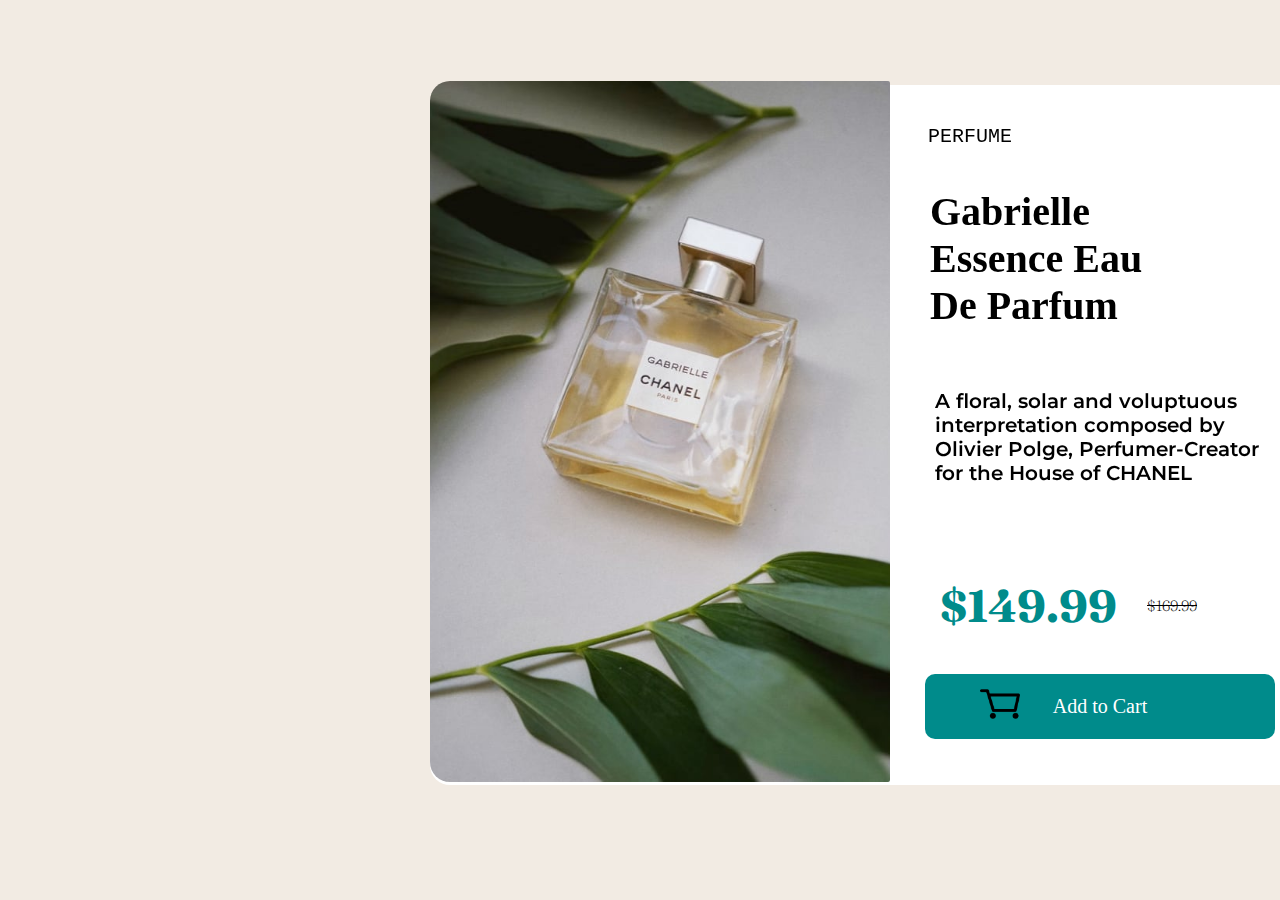
==== index.html @ 7aa65377 "rootfiles added" ====
<!DOCTYPE html>
<html lang="en">

<head>
    <meta charset="UTF-8">
    <meta name="viewport" content="width=device-width, initial-scale=1.0">
    <title>Perfume</title>
    <link rel="stylesheet" href="style.css">
</head>

<body>
    <main>
        <p class="product">perfume</p>
        <h1 class="title"><strong>Gabrielle <br> Essence Eau <br> De Parfum</strong></h1>

        <p class="description">A floral, solar and voluptuous <br> interpretation composed by <br> Olivier Polge,
            Perfumer-Creator <br> for the House of CHANEL</p>

        <div class="prices-box">
            <h1 class="main-price">$149.99 </h1>
            <p class="subprice">$169.99</p>
        </div>

        <br><br><br>
        <div class="botao">

        </div>

        <button>Add to Cart</button>

        <div class="cart1">
            <img class="buying-cart" src="/images/40368.png">
        </div>

        <img class="imagem" src="/images/image-product-desktop.jpg">

    </main>
</body>

</html>
---- style.css ----
@import url('https://fonts.googleapis.com/css2?family=Montserrat:wght@100&display=swap');
@import url('https://fonts.googleapis.com/css2?family=Fraunces:ital,opsz,wght@0,9..144,100;0,9..144,200;0,9..144,300;0,9..144,400;0,9..144,500;0,9..144,600;0,9..144,700;0,9..144,800;0,9..144,900;1,9..144,100;1,9..144,200;1,9..144,300;1,9..144,400;1,9..144,500;1,9..144,600;1,9..144,700;1,9..144,800;1,9..144,900&family=Montserrat:wght@100&display=swap');

body {
    background-color: hsl(30, 38%, 92%);
}

.imagem {
    width: 460px;
    height: 701px;
    position: relative;
    bottom: 687px;
    object-fit: cover;
    border-radius: 20px 2px 2px 20px;
}

main {
    border-radius: 20px;
    width: 900px;
    height: 700px;
    position: fixed;
    top: 85px;
    left: 430px;
    background-color: white;
}

.product {
    text-align: right;
    position: relative;
    right: 298px;
    font-family: 'Courier New', Courier, monospace;
    text-transform: uppercase;
    font-size: 20px;
    padding: 20px;

}

.title {
    text-align: left;
    font-size: 40px;
    position: relative;
    left: 480px;
    align-items: baseline;
    margin: 20px;


}

.description {
    text-align: left;
    position: relative;
    left: 445px;
    font-size: 20px;
    font-family: 'Montserrat', sans-serif;
    margin: 60px;
    font-weight: 600;
}

.prices-box {
    text-align: left;
    position: relative;
    left: 490px;
    top: 30px;
    width: 300px;
    height: 60px;
    display: inline-block;
    display: flex;
    align-items: center;

}

.main-price {
    color: darkcyan;
    font-size: 45px;
    position: relative;
    left: 20px;
    font-family: 'Fraunces', serif;

}

.subprice {
    text-decoration: line-through;
    position: relative;
    left: 50px;
    font-size: 15px;
    font-family: 'Fraunces', serif;
    font-weight: 200;
}

.container {
    text-align: center;
    font-size: 25px;
    position: relative;
    left: 500px;
    border: solid;
    border-radius: 20px;
    width: 330px;
    height: 65px;
    background-color: hsl(158, 36%, 37%);
    color: white;
    font-family: 'Montserrat', sans-serif;
}

.cart {
    position: relative;
    left: 605px;
    bottom: 75px;
    color: white;
    font-size: 25px;
    font-family: 'Montserrat', sans-serif;
    font-weight: 900;

}

button {
    display: block;
    margin-right: auto;
    margin-left: auto;
    width: 350px;
    height: 65px;
    border: none;
    border-radius: 10px;
    background-color: darkcyan;
    font-family: inherit;
    color: #fff;
    font-size: 20px;
    cursor: pointer;
    box-shadow: 4px 4px 0px #0000;
    transition: transform 200ms ease-in-out;
    position: relative;
    left: 220px;
    top: 15px;
}

button:hover {
    transform: scale(1.05);
}

.buying-cart {
    position: relative;
    bottom: 40px;
    left: 550px;
    width: 40px;
    height: 40px;
    filter: url('svg#whitescale')';

}
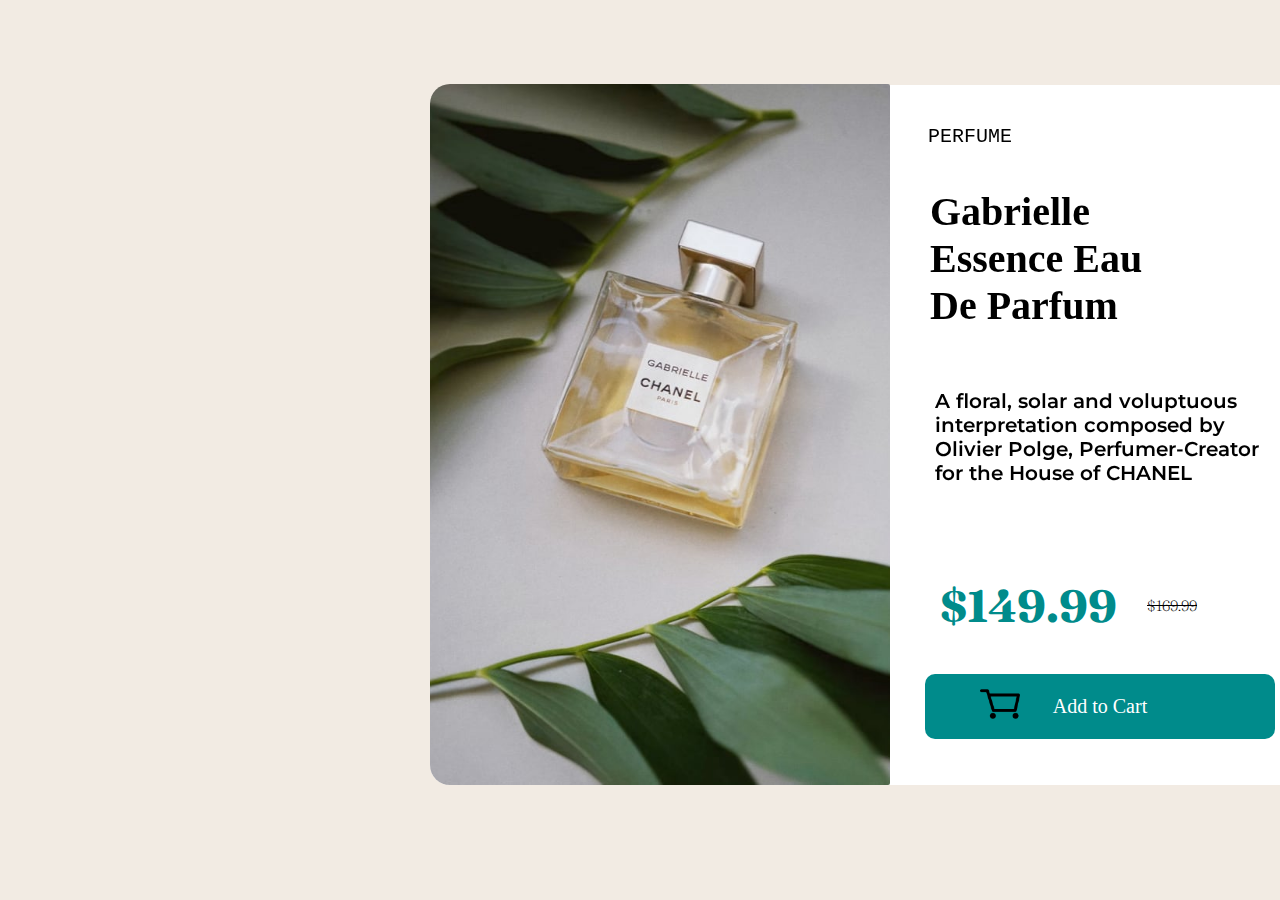
==== commit 304c68f4: "files puted in the right folder" ====
--- a/index.html
+++ b/index.html
@@ -29,10 +29,10 @@
         <button>Add to Cart</button>
 
         <div class="cart1">
-            <img class="buying-cart" src="/images/40368.png">
+            <img class="buying-cart" src="/40368.png">
         </div>
 
-        <img class="imagem" src="/images/image-product-desktop.jpg">
+        <img class="imagem" src="image-product-desktop.jpg">
 
     </main>
 </body>
--- a/style.css
+++ b/style.css
@@ -9,7 +9,7 @@
     width: 460px;
     height: 701px;
     position: relative;
-    bottom: 687px;
+    bottom: 684px;
     object-fit: cover;
     border-radius: 20px 2px 2px 20px;
 }
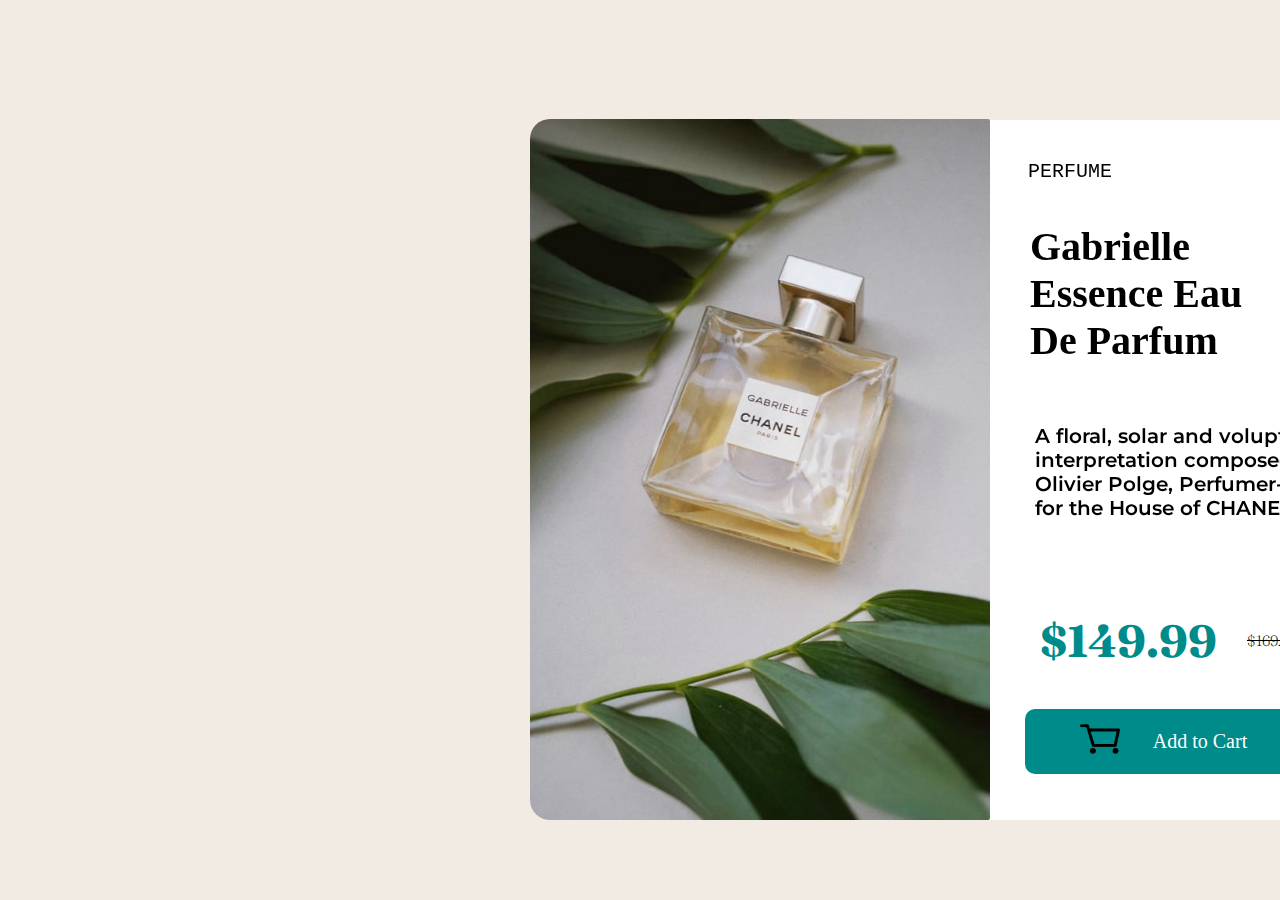
==== commit 2e56cf0a: "img fixed" ====
--- a/index.html
+++ b/index.html
@@ -26,10 +26,10 @@
 
         </div>
 
-        <button>Add to Cart</button>
+        <button >Add to Cart</button>
 
         <div class="cart1">
-            <img class="buying-cart" src="/40368.png">
+            <img class="buying-cart" src="./40368.png">
         </div>
 
         <img class="imagem" src="image-product-desktop.jpg">
--- a/style.css
+++ b/style.css
@@ -19,8 +19,8 @@
     width: 900px;
     height: 700px;
     position: fixed;
-    top: 85px;
-    left: 430px;
+    top: 120px;
+    left: 530px;
     background-color: white;
 }
 
